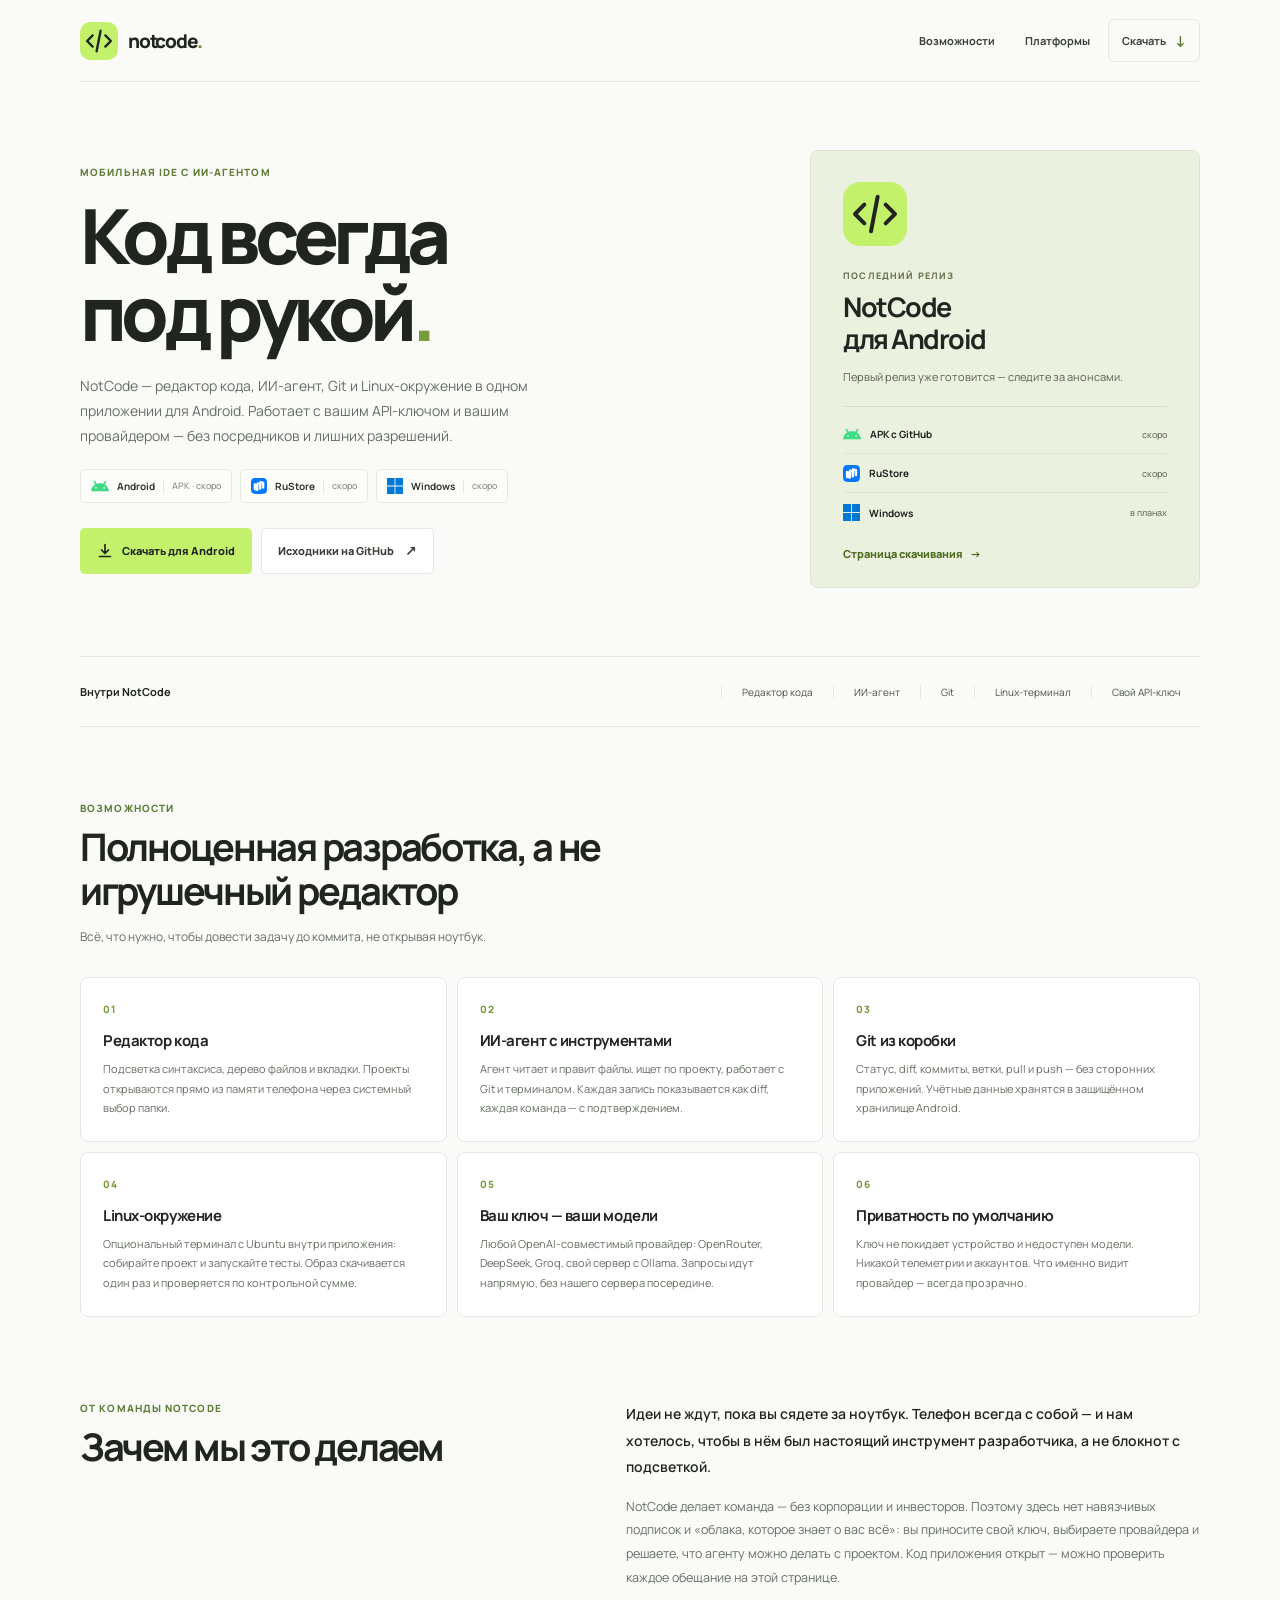
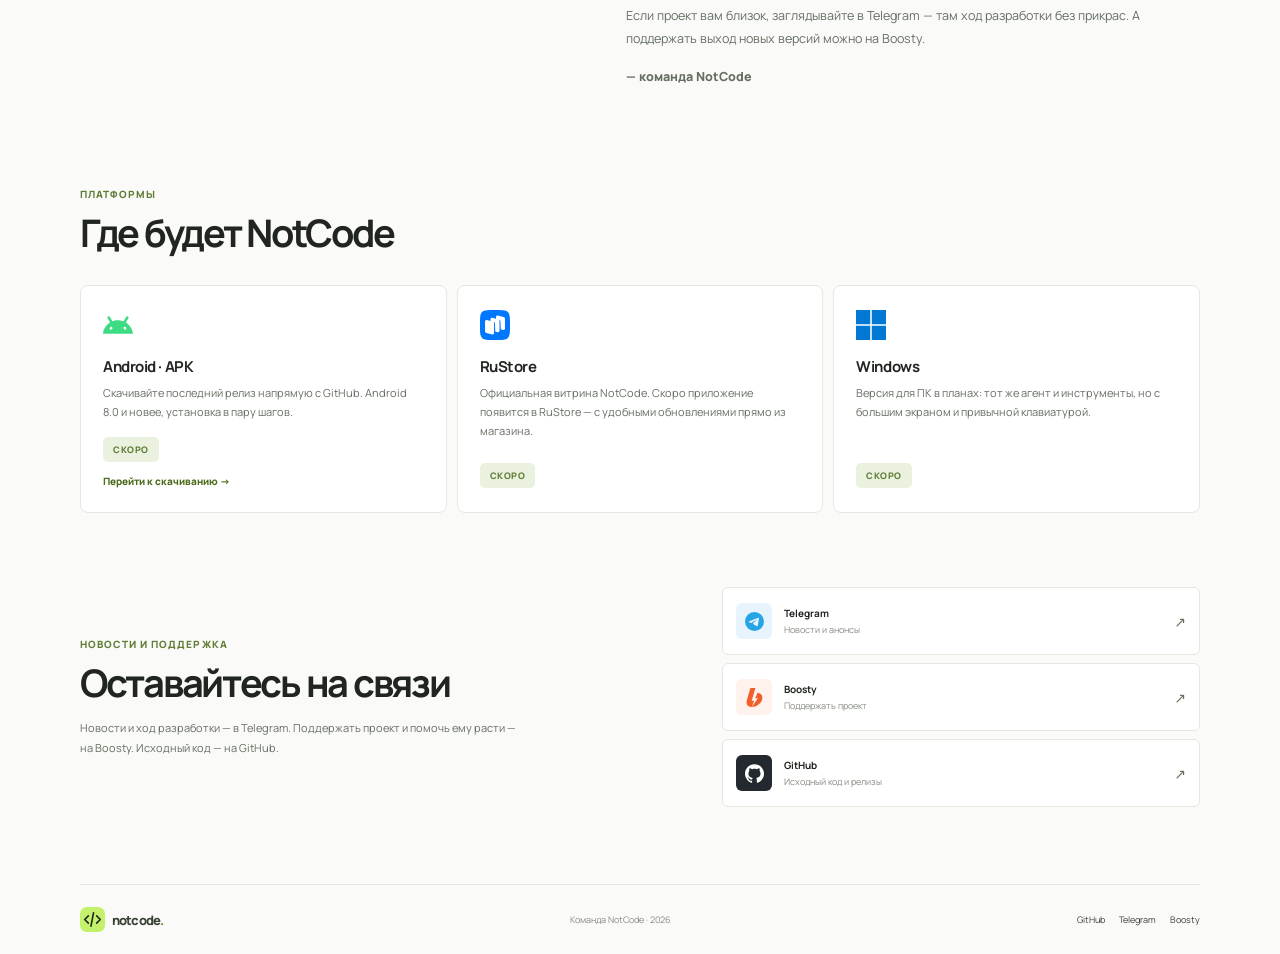
==== index.html @ 1626a10b "Add NotCode landing site for GitHub Pages" ====
<!doctype html>
<html lang="ru">
  <head>
    <meta charset="UTF-8" />
    <meta name="viewport" content="width=device-width, initial-scale=1" />
    <meta name="theme-color" content="#fafbf8" />
    <meta
      name="description"
      content="NotCode — мобильная IDE для Android с ИИ-агентом, Git и Linux-окружением. Скачайте последний релиз с GitHub. Скоро в RuStore и на Windows."
    />
    <meta property="og:title" content="NotCode — код всегда под рукой" />
    <meta
      property="og:description"
      content="Мобильная IDE с редактором кода, ИИ-агентом, Git и Linux-терминалом. Ваш API-ключ, никаких посредников."
    />
    <meta property="og:type" content="website" />
    <meta property="og:locale" content="ru_RU" />
    <title>NotCode — мобильная IDE с ИИ-агентом для Android</title>
    <link rel="icon" href="assets/notcode-app-icon.svg" type="image/svg+xml" />
    <link rel="stylesheet" href="styles.css" />
    <script src="script.js" defer></script>
  </head>
  <body>
    <header class="site-header wrap">
      <a class="brand" href="index.html" aria-label="NotCode — на главную">
        <img src="assets/notcode-app-icon.svg" alt="" width="42" height="42" />
        <span>notcode<span class="brand-dot">.</span></span>
      </a>
      <nav class="header-nav" aria-label="Навигация">
        <a class="nav-link" href="#features">Возможности</a>
        <a class="nav-link" href="#platforms">Платформы</a>
        <a class="header-link" href="download.html">
          Скачать
          <span class="arrow" aria-hidden="true">↓</span>
        </a>
      </nav>
    </header>

    <main id="top">
      <section class="hero wrap" aria-labelledby="hero-title">
        <div class="hero-copy">
          <p class="eyebrow">МОБИЛЬНАЯ IDE С ИИ-АГЕНТОМ</p>
          <h1 id="hero-title">Код всегда<br />под рукой<span>.</span></h1>
          <p class="hero-description">
            NotCode — редактор кода, ИИ-агент, Git и Linux-окружение в одном
            приложении для Android. Работает с вашим API-ключом и вашим
            провайдером — без посредников и лишних разрешений.
          </p>

          <div class="platforms" aria-label="Платформы">
            <span class="platform"><img class="platform-logo" src="assets/android.svg" alt="" width="18" height="18" /> Android <small id="chip-android">APK · скоро</small></span>
            <span class="platform"><img class="platform-logo" src="assets/rustore.svg" alt="" width="16" height="16" /> RuStore <small>скоро</small></span>
            <span class="platform"><img class="platform-logo" src="assets/windows.svg" alt="" width="16" height="16" /> Windows <small>скоро</small></span>
          </div>

          <div class="hero-actions">
            <a class="button button-primary" href="download.html">
              <svg width="16" height="16" viewBox="0 0 16 16" fill="none" aria-hidden="true"><path d="M8 1.5v9m0 0 3.5-3.5M8 10.5 4.5 7M2.5 13.5h11" stroke="currentColor" stroke-width="1.7" stroke-linecap="round" stroke-linejoin="round"/></svg>
              Скачать для Android
            </a>
            <a class="button button-secondary" href="https://github.com/notcodeapp/app" target="_blank" rel="noopener noreferrer">
              Исходники на GitHub
              <span class="button-arrow" aria-hidden="true">↗</span>
            </a>
          </div>
        </div>

        <div class="project-card" aria-label="Последний релиз NotCode">
          <img class="project-icon" src="assets/notcode-app-icon.svg" alt="Иконка NotCode" width="64" height="64" />
          <p class="project-kicker">ПОСЛЕДНИЙ РЕЛИЗ</p>
          <h2>NotCode<br /> для Android</h2>
          <p class="project-description" id="release-version">Первый релиз уже готовится — следите за анонсами.</p>
          <div class="project-rule"></div>
          <div class="project-platform"><img src="assets/android.svg" alt="" width="18" height="18" /><span>APK с GitHub</span><span class="project-status" id="status-apk">скоро</span></div>
          <div class="project-platform"><img src="assets/rustore.svg" alt="" width="17" height="17" /><span>RuStore</span><span class="project-status">скоро</span></div>
          <div class="project-platform"><img src="assets/windows.svg" alt="" width="17" height="17" /><span>Windows</span><span class="project-status">в планах</span></div>
          <a class="project-download" href="download.html">Страница скачивания <span aria-hidden="true">→</span></a>
        </div>
      </section>

      <section class="feature-strip wrap" aria-label="Возможности NotCode">
        <p><b>Внутри NotCode</b><span>Редактор кода</span><span>ИИ-агент</span><span>Git</span><span>Linux-терминал</span><span>Свой API-ключ</span></p>
      </section>

      <section id="features" class="wrap" aria-labelledby="features-title">
        <div class="section-head">
          <span class="section-label">ВОЗМОЖНОСТИ</span>
          <h2 id="features-title">Полноценная разработка, а не игрушечный редактор</h2>
          <p>Всё, что нужно, чтобы довести задачу до коммита, не открывая ноутбук.</p>
        </div>
        <div class="features-grid">
          <article class="feature-card">
            <span class="feature-num">01</span>
            <h3>Редактор кода</h3>
            <p>Подсветка синтаксиса, дерево файлов и вкладки. Проекты открываются прямо из памяти телефона через системный выбор папки.</p>
          </article>
          <article class="feature-card">
            <span class="feature-num">02</span>
            <h3>ИИ-агент с инструментами</h3>
            <p>Агент читает и правит файлы, ищет по проекту, работает с Git и терминалом. Каждая запись показывается как diff, каждая команда — с подтверждением.</p>
          </article>
          <article class="feature-card">
            <span class="feature-num">03</span>
            <h3>Git из коробки</h3>
            <p>Статус, diff, коммиты, ветки, pull и push — без сторонних приложений. Учётные данные хранятся в защищённом хранилище Android.</p>
          </article>
          <article class="feature-card">
            <span class="feature-num">04</span>
            <h3>Linux-окружение</h3>
            <p>Опциональный терминал с Ubuntu внутри приложения: собирайте проект и запускайте тесты. Образ скачивается один раз и проверяется по контрольной сумме.</p>
          </article>
          <article class="feature-card">
            <span class="feature-num">05</span>
            <h3>Ваш ключ — ваши модели</h3>
            <p>Любой OpenAI-совместимый провайдер: OpenRouter, DeepSeek, Groq, свой сервер с Ollama. Запросы идут напрямую, без нашего сервера посередине.</p>
          </article>
          <article class="feature-card">
            <span class="feature-num">06</span>
            <h3>Приватность по умолчанию</h3>
            <p>Ключ не покидает устройство и недоступен модели. Никакой телеметрии и аккаунтов. Что именно видит провайдер — всегда прозрачно.</p>
          </article>
        </div>
      </section>

      <section class="note wrap" aria-labelledby="note-title">
        <div>
          <span class="section-label">ОТ КОМАНДЫ NOTCODE</span>
          <h2 id="note-title">Зачем мы это делаем</h2>
        </div>
        <div class="note-copy">
          <p>Идеи не ждут, пока вы сядете за ноутбук. Телефон всегда с собой — и нам хотелось, чтобы в нём был настоящий инструмент разработчика, а не блокнот с подсветкой.</p>
          <p>NotCode делает команда — без корпорации и инвесторов. Поэтому здесь нет навязчивых подписок и «облака, которое знает о вас всё»: вы приносите свой ключ, выбираете провайдера и решаете, что агенту можно делать с проектом. Код приложения открыт — можно проверить каждое обещание на этой странице.</p>
          <p>Если проект вам близок, заглядывайте в Telegram — там ход разработки без прикрас. А поддержать выход новых версий можно на Boosty.</p>
          <p class="note-sign">— команда NotCode</p>
        </div>
      </section>

      <section id="platforms" class="wrap" aria-labelledby="platforms-title">
        <div class="section-head">
          <span class="section-label">ПЛАТФОРМЫ</span>
          <h2 id="platforms-title">Где будет NotCode</h2>
        </div>
        <div class="platform-grid">
          <article class="platform-card">
            <img src="assets/android.svg" alt="" width="30" height="30" />
            <h3>Android · APK</h3>
            <p>Скачивайте последний релиз напрямую с GitHub. Android 8.0 и новее, установка в пару шагов.</p>
            <span class="badge badge-soon" id="badge-android">СКОРО</span>
            <a class="card-link" href="download.html">Перейти к скачиванию →</a>
          </article>
          <article class="platform-card">
            <img src="assets/rustore.svg" alt="" width="30" height="30" />
            <h3>RuStore</h3>
            <p>Официальная витрина NotCode. Скоро приложение появится в RuStore — с удобными обновлениями прямо из магазина.</p>
            <span class="badge badge-soon">СКОРО</span>
          </article>
          <article class="platform-card">
            <img src="assets/windows.svg" alt="" width="30" height="30" />
            <h3>Windows</h3>
            <p>Версия для ПК в планах: тот же агент и инструменты, но с большим экраном и привычной клавиатурой.</p>
            <span class="badge badge-soon">СКОРО</span>
          </article>
        </div>
      </section>

      <section class="support wrap">
        <div class="support-copy">
          <span class="support-label">НОВОСТИ И ПОДДЕРЖКА</span>
          <h2>Оставайтесь на связи</h2>
          <p>Новости и ход разработки — в Telegram. Поддержать проект и помочь ему расти — на Boosty. Исходный код — на GitHub.</p>
        </div>
        <div class="support-links">
          <a href="https://t.me/NotCodeAI" target="_blank" rel="noopener noreferrer" class="social-link">
            <span class="social-icon telegram-bg"><img src="assets/telegram.svg" alt="" /></span>
            <span><b>Telegram</b><small>Новости и анонсы</small></span>
            <span class="social-arrow" aria-hidden="true">↗</span>
          </a>
          <a href="https://boosty.to/notcode" target="_blank" rel="noopener noreferrer" class="social-link">
            <span class="social-icon boosty-bg"><img src="assets/boosty.svg" alt="" /></span>
            <span><b>Boosty</b><small>Поддержать проект</small></span>
            <span class="social-arrow" aria-hidden="true">↗</span>
          </a>
          <a href="https://github.com/notcodeapp/app" target="_blank" rel="noopener noreferrer" class="social-link">
            <span class="social-icon github-bg"><img src="assets/github.svg" alt="" width="19" height="19" /></span>
            <span><b>GitHub</b><small>Исходный код и релизы</small></span>
            <span class="social-arrow" aria-hidden="true">↗</span>
          </a>
        </div>
      </section>
    </main>

    <footer class="site-footer wrap">
      <a class="footer-brand" href="index.html"><img src="assets/notcode-app-icon.svg" alt="" /><span>notcode<span class="brand-dot">.</span></span></a>
      <p>Команда NotCode · <span id="year">2026</span></p>
      <div class="footer-links">
        <a href="https://github.com/notcodeapp/app" target="_blank" rel="noopener noreferrer">GitHub</a>
        <a href="https://t.me/NotCodeAI" target="_blank" rel="noopener noreferrer">Telegram</a>
        <a href="https://boosty.to/notcode" target="_blank" rel="noopener noreferrer">Boosty</a>
      </div>
    </footer>
  </body>
</html>
---- styles.css ----
@font-face {
  font-family: "Manrope";
  src: url("assets/manrope-variable.ttf") format("truetype");
  font-style: normal;
  font-weight: 200 800;
  font-display: swap;
}

:root {
  color-scheme: light;
  --paper: #fafbf8;
  --white: #fff;
  --ink: #20251f;
  --muted: #656e62;
  --soft-muted: #858d82;
  --line: #e4e8df;
  --green: #c4f16b;
  --green-pale: #eaf1df;
}

* { box-sizing: border-box; }
html { scroll-behavior: smooth; }
body {
  margin: 0;
  min-width: 320px;
  color: var(--ink);
  background: var(--paper);
  font-family: "Manrope", Inter, system-ui, sans-serif;
  -webkit-font-smoothing: antialiased;
}
a { color: inherit; text-decoration: none; }
img { max-width: 100%; }
.wrap { width: min(1120px, calc(100% - 64px)); margin-inline: auto; }
[hidden] { display: none !important; }

.site-header {
  height: 82px;
  display: flex;
  align-items: center;
  justify-content: space-between;
  gap: 16px;
  border-bottom: 1px solid var(--line);
}
.brand, .footer-brand {
  display: inline-flex;
  align-items: center;
  gap: 10px;
  font-size: 19px;
  font-weight: 800;
  letter-spacing: -.065em;
}
.brand img { width: 38px; height: 38px; }
.brand-dot { color: #64852b; }
.header-nav { display: flex; align-items: center; gap: 6px; }
.nav-link {
  padding: 10px 12px;
  border-radius: 6px;
  color: #394136;
  font-size: 11px;
  font-weight: 700;
  transition: background-color .18s;
}
.nav-link:hover { background: var(--green-pale); }
.header-link {
  display: inline-flex;
  align-items: center;
  gap: 9px;
  padding: 10px 13px;
  border: 1px solid var(--line);
  border-radius: 6px;
  color: #394136;
  font-size: 11px;
  font-weight: 700;
  transition: border-color .18s, background-color .18s;
}
.header-link:hover { border-color: #b7ca9a; background: var(--white); }
.live-dot { width: 7px; height: 7px; border-radius: 50%; background: #7eaa35; }
.arrow { color: #547522; font-size: 15px; }

.hero {
  min-height: 532px;
  display: grid;
  grid-template-columns: 1fr .8fr;
  align-items: center;
  gap: clamp(42px, 8vw, 112px);
  padding-top: 68px;
  padding-bottom: 68px;
}
.eyebrow, .support-label, .section-label {
  margin: 0 0 18px;
  color: #607c35;
  font-size: 10px;
  font-weight: 800;
  letter-spacing: .11em;
}
h1 {
  margin: 0;
  font-size: clamp(51px, 6.2vw, 76px);
  line-height: 1.02;
  letter-spacing: -.075em;
  font-weight: 800;
}
h1 span { color: #789b3b; }
.hero-description {
  max-width: 490px;
  margin: 21px 0 20px;
  color: var(--muted);
  font-size: 14px;
  line-height: 1.8;
}
.platforms { display: flex; flex-wrap: wrap; gap: 8px; margin-bottom: 25px; }
.platform {
  min-height: 34px;
  display: inline-flex;
  align-items: center;
  gap: 8px;
  padding: 0 10px;
  border: 1px solid var(--line);
  border-radius: 5px;
  background: rgba(255,255,255,.55);
  color: #30382c;
  font-size: 10px;
  font-weight: 700;
}
.platform small {
  padding-left: 8px;
  border-left: 1px solid var(--line);
  color: var(--soft-muted);
  font-size: 9px;
  font-weight: 500;
}
.platform-logo { display: block; object-fit: contain; }
.hero-actions { display: flex; flex-wrap: wrap; gap: 9px; }
.button {
  min-height: 46px;
  display: inline-flex;
  align-items: center;
  justify-content: center;
  gap: 9px;
  padding: 0 16px;
  border: 1px solid transparent;
  border-radius: 5px;
  font-size: 11px;
  font-weight: 800;
  cursor: pointer;
  font-family: inherit;
  transition: background-color .18s, border-color .18s;
}
.button img, .button svg { display: block; object-fit: contain; }
.button-primary { background: var(--green); color: #20251f; }
.button-primary:hover { background: #b7e55c; }
.button-secondary { border-color: var(--line); background: var(--white); color: #394136; }
.button-secondary:hover { border-color: #b7ca9a; }
.button-telegram { background: var(--green); color: #20251f; }
.button-telegram:hover { background: #b7e55c; }
.button-arrow { margin-left: 2px; font-size: 14px; }
.button-boosty { border-color: var(--line); background: var(--white); }
.button-boosty:hover { border-color: #e6a48c; }

.project-card {
  max-width: 390px;
  width: 100%;
  justify-self: end;
  padding: 31px 32px 24px;
  border: 1px solid #dce5d0;
  border-radius: 8px;
  background: var(--green-pale);
}
.project-icon { display: block; margin-bottom: 23px; }
.project-kicker { margin: 0 0 9px; color: #677451; font-size: 9px; font-weight: 800; letter-spacing: .13em; }
.project-card h2 { margin: 0; font-size: 27px; line-height: 1.2; letter-spacing: -.055em; }
.project-description { margin: 12px 0 20px; color: #596151; font-size: 11px; line-height: 1.7; }
.project-rule { height: 1px; margin-bottom: 8px; background: #d6dfca; }
.project-platform { min-height: 39px; display: flex; align-items: center; gap: 9px; border-bottom: 1px solid #dce5d0; font-size: 10px; font-weight: 700; }
.project-platform:last-of-type { border-bottom: 0; }
.project-platform > img { object-fit: contain; }
.project-status { margin-left: auto; color: #66715f; font-size: 9px; font-weight: 500; }
.project-status.status-ready { color: #4c6b1c; font-weight: 800; }
.project-download {
  display: inline-flex;
  align-items: center;
  gap: 7px;
  margin-top: 14px;
  color: #4c6b1c;
  font-size: 11px;
  font-weight: 800;
}
.project-download:hover { text-decoration: underline; }

.feature-strip { border-top: 1px solid var(--line); border-bottom: 1px solid var(--line); }
.feature-strip p {
  min-height: 69px;
  display: flex;
  align-items: center;
  gap: 0;
  margin: 0;
  color: #495144;
  font-size: 10px;
}
.feature-strip b { margin-right: auto; color: var(--ink); font-size: 11px; }
.feature-strip span { padding: 0 20px; border-left: 1px solid var(--line); }

.section-head { max-width: 640px; padding-top: 74px; }
.section-head h2 { margin: 0; font-size: clamp(29px, 3vw, 38px); line-height: 1.15; letter-spacing: -.06em; }
.section-head p { margin: 13px 0 0; color: var(--muted); font-size: 12px; line-height: 1.8; }
.section-label { display: block; margin-bottom: 10px; }

.features-grid {
  display: grid;
  grid-template-columns: repeat(3, 1fr);
  gap: 10px;
  padding-top: 30px;
  padding-bottom: 10px;
}
.feature-card {
  padding: 24px 22px;
  border: 1px solid var(--line);
  border-radius: 8px;
  background: var(--white);
  transition: border-color .18s;
}
.feature-card:hover { border-color: #bacb9f; }
.feature-num { display: block; margin-bottom: 14px; color: #789b3b; font-size: 10px; font-weight: 800; letter-spacing: .1em; }
.feature-card h3 { margin: 0 0 8px; font-size: 15px; letter-spacing: -.03em; }
.feature-card p { margin: 0; color: var(--muted); font-size: 11px; line-height: 1.75; }

.note {
  display: grid;
  grid-template-columns: .9fr 1.1fr;
  gap: clamp(30px, 6vw, 90px);
  padding-top: 74px;
  padding-bottom: 10px;
}
.note h2 { margin: 0; font-size: clamp(29px, 3vw, 38px); line-height: 1.15; letter-spacing: -.06em; }
.note-copy p { margin: 0 0 14px; color: var(--muted); font-size: 12.5px; line-height: 1.9; }
.note-copy p:first-child { color: var(--ink); font-size: 14px; font-weight: 600; }
.note-sign { margin-top: 18px; color: #607c35; font-size: 11px; font-weight: 800; }

.platform-grid {
  display: grid;
  grid-template-columns: repeat(3, 1fr);
  gap: 10px;
  padding-top: 30px;
}
.platform-card {
  display: flex;
  flex-direction: column;
  padding: 24px 22px;
  border: 1px solid var(--line);
  border-radius: 8px;
  background: var(--white);
}
.platform-card img { width: 30px; height: 30px; object-fit: contain; margin-bottom: 16px; }
.platform-card h3 { margin: 0 0 6px; font-size: 15px; letter-spacing: -.03em; }
.platform-card p { flex: 1; margin: 0 0 16px; color: var(--muted); font-size: 11px; line-height: 1.75; }
.badge {
  align-self: flex-start;
  padding: 6px 10px;
  border-radius: 5px;
  font-size: 9px;
  font-weight: 800;
  letter-spacing: .06em;
}
.badge-ready { background: var(--green); color: #2c3a10; }
.badge-soon { background: var(--green-pale); color: #607c35; }
.platform-card .card-link { margin-top: 12px; color: #4c6b1c; font-size: 10px; font-weight: 800; }
.platform-card .card-link:hover { text-decoration: underline; }

.support {
  display: grid;
  grid-template-columns: 1fr .82fr;
  align-items: center;
  gap: 60px;
  padding-top: 74px;
  padding-bottom: 77px;
}
.support-label { display: block; margin-bottom: 10px; }
.support h2 { margin: 0; font-size: clamp(29px, 3vw, 38px); line-height: 1.15; letter-spacing: -.06em; }
.support-copy > p { max-width: 440px; margin: 13px 0 0; color: var(--muted); font-size: 11px; line-height: 1.8; }
.support-links { display: grid; gap: 8px; }
.social-link {
  min-height: 68px;
  display: flex;
  align-items: center;
  gap: 12px;
  padding: 11px 13px;
  border: 1px solid var(--line);
  border-radius: 6px;
  background: var(--white);
  transition: border-color .18s;
}
.social-link:hover { border-color: #bacb9f; }
.social-icon { width: 36px; height: 36px; display: grid; flex: 0 0 36px; place-items: center; border-radius: 6px; }
.social-icon img { width: 19px; height: 19px; }
.telegram-bg { background: #e8f4fd; }
.boosty-bg { background: #fff1eb; }
.github-bg { background: #24292f; }
.social-link b, .social-link small { display: block; }
.social-link b { font-size: 10px; }
.social-link small { margin-top: 3px; color: var(--soft-muted); font-size: 9px; }
.social-arrow { margin-left: auto; color: #66715f; font-size: 14px; }

.site-footer {
  min-height: 70px;
  display: flex;
  align-items: center;
  justify-content: space-between;
  gap: 10px;
  border-top: 1px solid var(--line);
  color: var(--soft-muted);
}
.footer-brand { gap: 7px; color: #394136; font-size: 13px; }
.footer-brand img { width: 25px; height: 25px; }
.site-footer p { margin: 0; font-size: 9px; }
.footer-links { display: flex; gap: 14px; font-size: 9px; }
.footer-links a { color: #394136; }
.footer-links a:hover { color: #607c35; }

/* ---------- Страница скачивания ---------- */

.download-main { padding-top: 56px; padding-bottom: 60px; }
.download-card {
  max-width: 620px;
  margin-inline: auto;
  padding: 42px 40px;
  border: 1px solid #dce5d0;
  border-radius: 10px;
  background: var(--green-pale);
  text-align: center;
}
.download-icon { display: block; width: 64px; height: 64px; margin: 0 auto 20px; }
.state-icon {
  width: 54px;
  height: 54px;
  display: grid;
  place-items: center;
  margin: 0 auto 18px;
  border-radius: 50%;
}
.state-icon-ok { background: var(--green); color: #2c3a10; }
.state-icon-wait { background: var(--white); color: #607c35; border: 1px solid #d6dfca; }
.download-card h1 { font-size: clamp(26px, 4vw, 34px); letter-spacing: -.05em; line-height: 1.15; }
.download-card .lead { margin: 14px auto 0; max-width: 440px; color: #596151; font-size: 12.5px; line-height: 1.8; }
.file-info {
  display: flex;
  flex-wrap: wrap;
  justify-content: center;
  gap: 6px 18px;
  margin: 20px 0 0;
  padding: 12px 14px;
  border: 1px solid #d6dfca;
  border-radius: 6px;
  background: rgba(255,255,255,.6);
  color: #596151;
  font-size: 10.5px;
  font-weight: 600;
}
.file-info b { color: var(--ink); }
.download-actions { display: flex; flex-wrap: wrap; justify-content: center; gap: 9px; margin-top: 22px; }
.retry-hint { margin: 16px 0 0; color: #66715f; font-size: 10.5px; }
.retry-hint button {
  padding: 0;
  border: 0;
  background: none;
  color: #4c6b1c;
  font: inherit;
  font-weight: 800;
  text-decoration: underline;
  cursor: pointer;
}
.spinner {
  width: 34px;
  height: 34px;
  margin: 0 auto 18px;
  border: 3px solid #d6dfca;
  border-top-color: #789b3b;
  border-radius: 50%;
  animation: spin .9s linear infinite;
}
@keyframes spin { to { transform: rotate(360deg); } }

.versions { max-width: 620px; margin: 40px auto 0; }
.versions h2 { margin: 0 0 6px; font-size: 19px; letter-spacing: -.04em; }
.versions > p { margin: 0 0 14px; color: var(--muted); font-size: 11px; line-height: 1.7; }
.release-row {
  display: flex;
  align-items: center;
  gap: 12px;
  padding: 13px 15px;
  border: 1px solid var(--line);
  border-radius: 6px;
  background: var(--white);
}
.release-row + .release-row { margin-top: 7px; }
.release-tag { font-size: 12px; font-weight: 800; }
.release-latest {
  padding: 3px 7px;
  border-radius: 4px;
  background: var(--green);
  color: #2c3a10;
  font-size: 8px;
  font-weight: 800;
  letter-spacing: .05em;
}
.release-date { color: var(--soft-muted); font-size: 10px; }
.release-links { margin-left: auto; display: flex; align-items: center; gap: 12px; }
.release-apk {
  padding: 8px 12px;
  border-radius: 5px;
  background: var(--green);
  color: #2c3a10;
  font-size: 10px;
  font-weight: 800;
  white-space: nowrap;
}
.release-apk:hover { background: #b7e55c; }
.release-notes { color: #66715f; font-size: 10px; font-weight: 700; white-space: nowrap; }
.release-notes:hover { color: #4c6b1c; }
.versions-status { color: var(--soft-muted); font-size: 11px; }

.install { max-width: 620px; margin: 40px auto 0; }
.install h2 { margin: 0 0 14px; font-size: 19px; letter-spacing: -.04em; }
.install-steps { margin: 0; padding: 0; list-style: none; counter-reset: step; }
.install-steps li {
  counter-increment: step;
  position: relative;
  padding: 0 0 14px 40px;
  color: var(--muted);
  font-size: 11.5px;
  line-height: 1.75;
}
.install-steps li::before {
  content: counter(step);
  position: absolute;
  left: 0;
  top: 1px;
  width: 26px;
  height: 26px;
  display: grid;
  place-items: center;
  border: 1px solid var(--line);
  border-radius: 50%;
  background: var(--white);
  color: #607c35;
  font-size: 10px;
  font-weight: 800;
}
.install-steps b { color: var(--ink); }
.install-note {
  margin: 8px 0 0;
  padding: 13px 15px;
  border: 1px solid var(--line);
  border-radius: 6px;
  background: var(--white);
  color: var(--muted);
  font-size: 10.5px;
  line-height: 1.75;
}

@media (max-width: 900px) {
  .features-grid, .platform-grid { grid-template-columns: repeat(2, 1fr); }
}
@media (max-width: 820px) {
  .wrap { width: min(680px, calc(100% - 44px)); }
  .hero { min-height: 0; grid-template-columns: 1fr; gap: 34px; padding-top: 58px; padding-bottom: 52px; }
  .hero-copy { max-width: 580px; }
  .project-card { justify-self: start; max-width: none; padding: 25px; }
  .project-card h2 br { display: none; }
  .project-icon { width: 54px; height: 54px; margin-bottom: 18px; }
  .note { grid-template-columns: 1fr; gap: 22px; padding-top: 58px; }
  .support { gap: 30px; padding-top: 58px; padding-bottom: 60px; }
  .feature-strip p { justify-content: space-between; }
  .feature-strip span { padding: 0 11px; }
  .header-nav .nav-link { display: none; }
}
@media (max-width: 560px) {
  .wrap { width: calc(100% - 36px); }
  .site-header { height: 70px; }
  .brand { gap: 8px; font-size: 17px; }
  .brand img { width: 34px; height: 34px; }
  .header-link { gap: 7px; padding: 9px; font-size: 9px; }
  .hero { gap: 27px; padding-top: 46px; padding-bottom: 39px; }
  .eyebrow { margin-bottom: 15px; font-size: 8px; }
  h1 { font-size: clamp(49px, 13vw, 65px); }
  .hero-description { margin: 17px 0; font-size: 12px; }
  .platforms { margin-bottom: 19px; }
  .hero-actions { display: grid; grid-template-columns: 1fr; max-width: 360px; }
  .button { min-height: 45px; }
  .project-card { padding: 21px; }
  .project-card h2 { font-size: 23px; }
  .feature-strip p { min-height: 0; align-items: flex-start; flex-wrap: wrap; gap: 10px 0; padding: 15px 0; }
  .feature-strip b { width: 100%; }
  .feature-strip span { padding: 0 9px; font-size: 9px; }
  .feature-strip span:nth-of-type(1) { padding-left: 0; border-left: 0; }
  .features-grid, .platform-grid { grid-template-columns: 1fr; }
  .section-head { padding-top: 54px; }
  .support { grid-template-columns: 1fr; gap: 20px; padding-top: 48px; padding-bottom: 49px; }
  .support h2 { font-size: 30px; }
  .download-main { padding-top: 36px; }
  .download-card { padding: 30px 20px; }
  .download-actions { display: grid; grid-template-columns: 1fr; }
  .release-row { flex-wrap: wrap; }
  .release-links { margin-left: 0; width: 100%; justify-content: space-between; }
  .site-footer { min-height: 65px; flex-wrap: wrap; gap: 4px 10px; padding-block: 12px; }
  .site-footer p { order: 3; width: 100%; margin: 0; font-size: 8px; }
}
@media (prefers-reduced-motion: reduce) {
  *, *::before, *::after { scroll-behavior: auto !important; animation-duration: .01ms !important; }
  html { scroll-behavior: auto; }
}
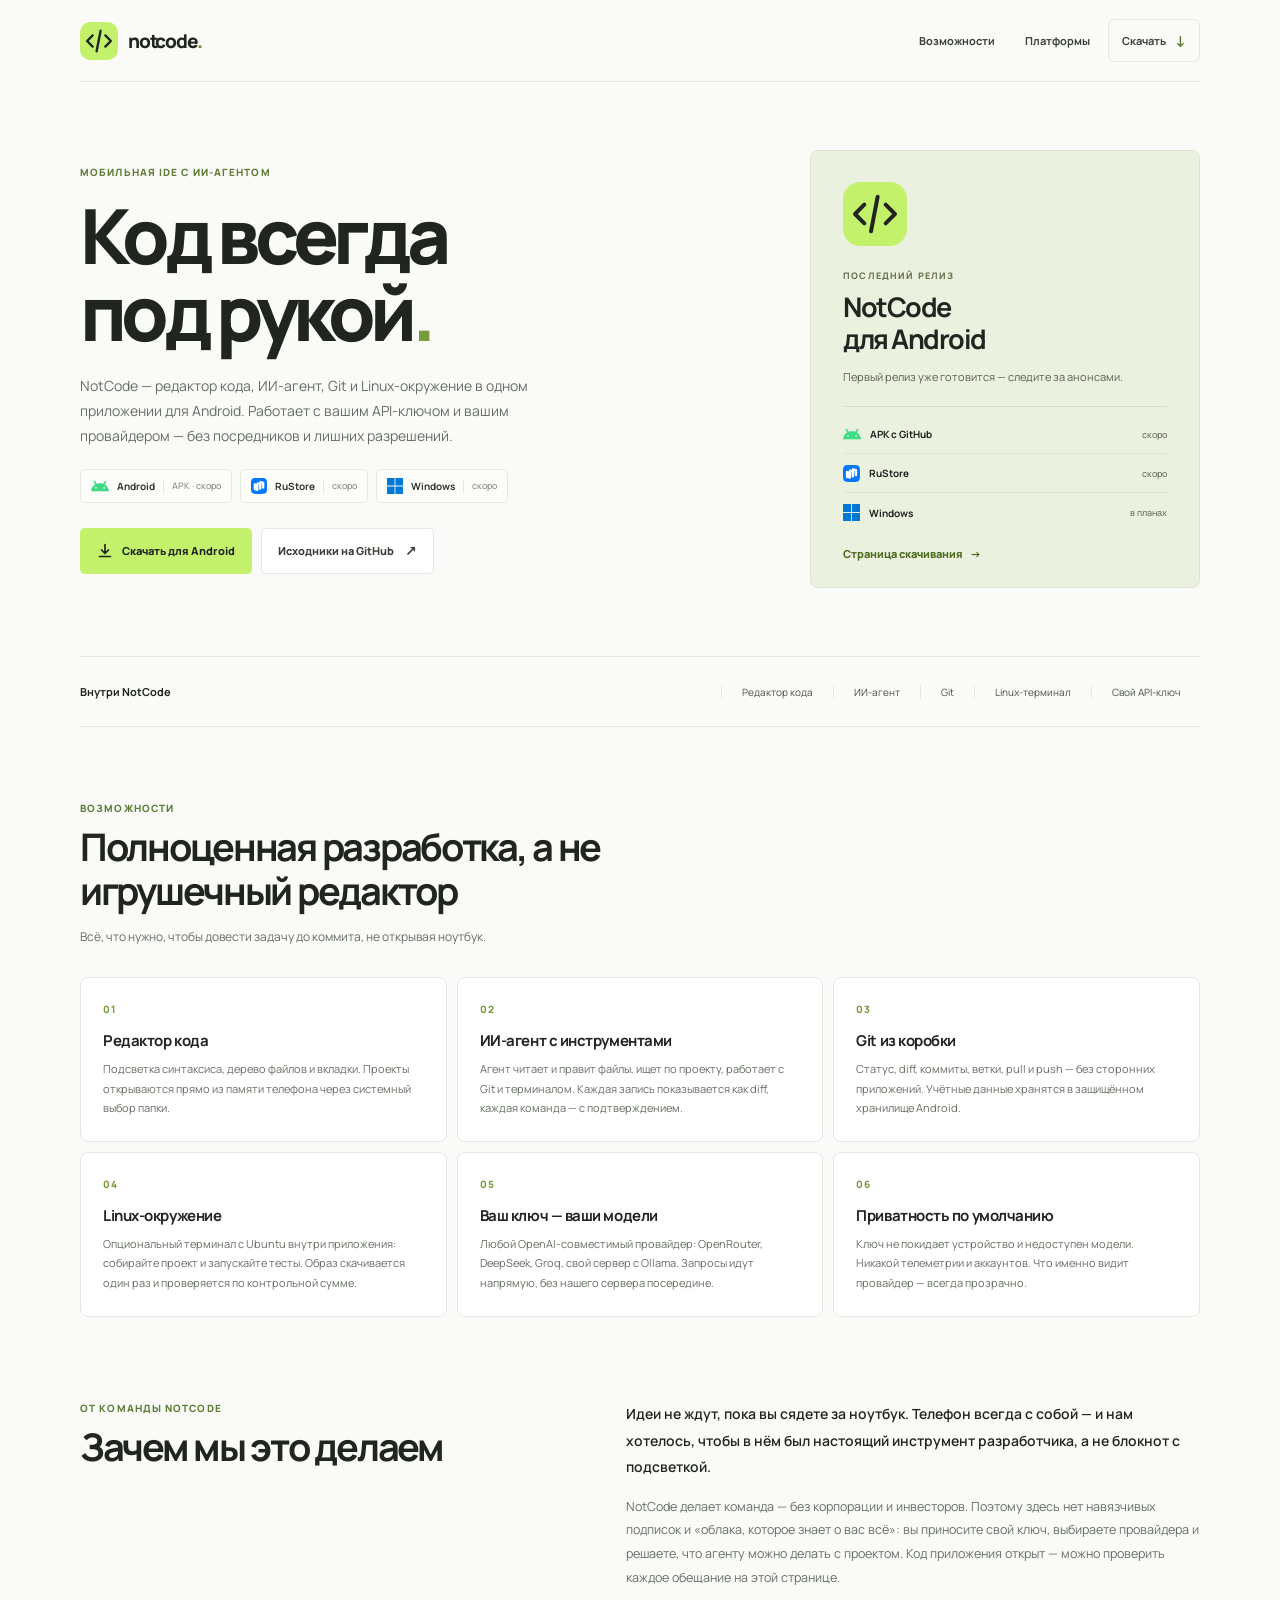
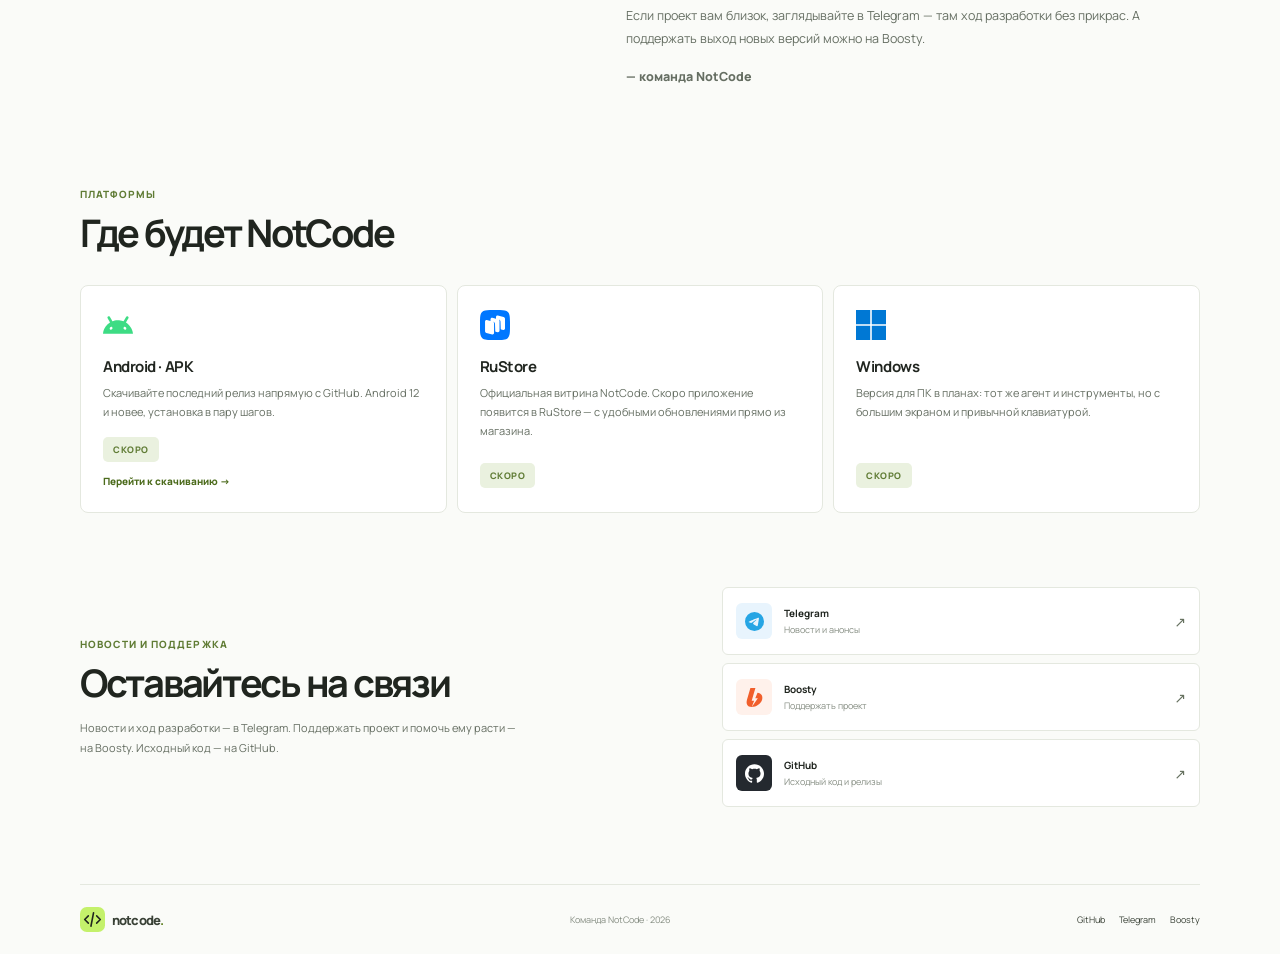
==== commit 49f7de71: "Prefer universal APK, correct minimum Android to 12" ====
--- a/index.html
+++ b/index.html
@@ -144,7 +144,7 @@
           <article class="platform-card">
             <img src="assets/android.svg" alt="" width="30" height="30" />
             <h3>Android · APK</h3>
-            <p>Скачивайте последний релиз напрямую с GitHub. Android 8.0 и новее, установка в пару шагов.</p>
+            <p>Скачивайте последний релиз напрямую с GitHub. Android 12 и новее, установка в пару шагов.</p>
             <span class="badge badge-soon" id="badge-android">СКОРО</span>
             <a class="card-link" href="download.html">Перейти к скачиванию →</a>
           </article>
